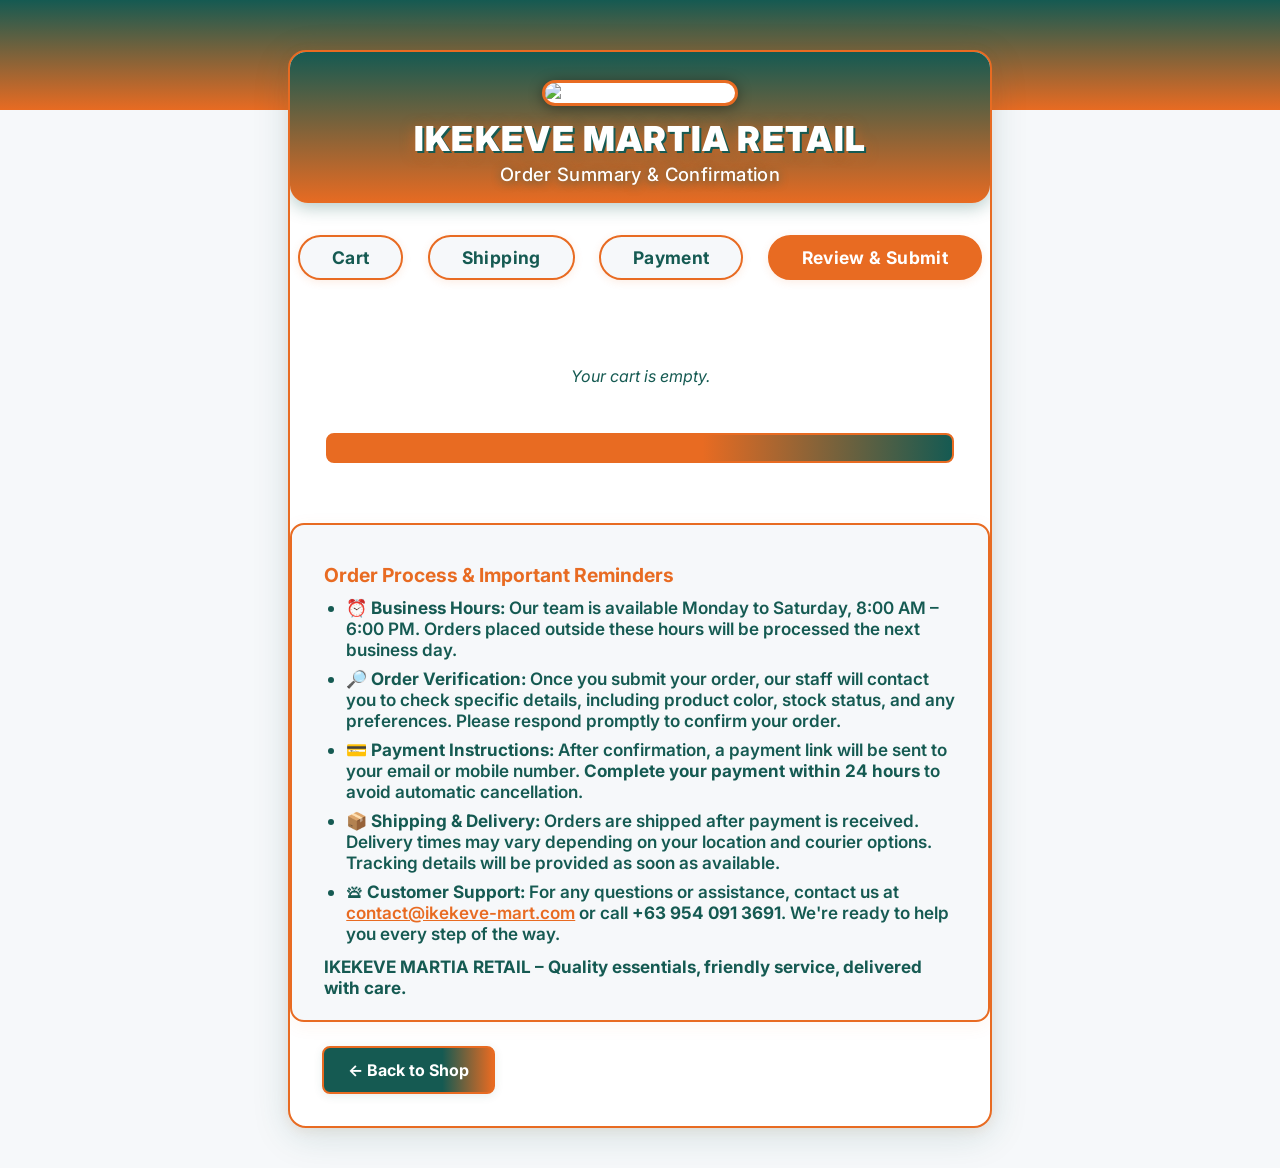
==== order-summary.html @ bd55ad04 "Create order-summary.html" ====
<!DOCTYPE html>
<html lang="en">
<head>
    <meta charset="UTF-8">
    <title>IKEKEVE MARTIA RETAIL | Order Summary & Confirmation</title>
    <meta name="viewport" content="width=device-width, initial-scale=1.0">
    <meta name="description" content="IKEKEVE MARTIA RETAIL secure order summary and confirmation for your retail essentials.">
    <link rel="icon" type="image/png" href="image/FAVICON.png">
    <link href="https://fonts.googleapis.com/css2?family=Inter:wght@400;700;900&display=swap" rel="stylesheet">
    <style>
        body {
            font-family: 'Inter', Arial, sans-serif;
            margin: 0; padding: 0;
            min-height: 100vh;
            background: linear-gradient(180deg, #155a52 0%, #e86b22 110px, #f6f8fa 110px, #f6f8fa 100%);
        }
        .summary-wrapper {
            max-width: 700px;
            margin: 50px auto 40px auto;
            background: #fff;
            border-radius: 18px;
            box-shadow: 0 8px 36px rgba(21,90,82,0.15), 0 2px 12px rgba(232,107,34,0.10);
            padding: 0 0 32px 0;
            overflow: hidden;
            border: 2.5px solid #e86b22;
        }
        .header-bar {
            background: linear-gradient(180deg, #155a52 0%, #e86b22 100%);
            color: #fff;
            text-align: center;
            padding: 28px 0 18px 0;
            border-bottom-left-radius: 18px;
            border-bottom-right-radius: 18px;
            box-shadow: 0 4px 18px #155a5255;
        }
        .brand-logo {
            width: 78px; height: 78px; border-radius: 16px; object-fit: cover;
            background: #fff; box-shadow: 0 2px 14px #0006;
            margin-bottom: 12px; border: 3px solid #e86b22;
        }
        .header-bar h1 {
            margin: 0; font-size: 2.15em; font-weight: 900; letter-spacing: 0.04em;
            color: #fff;
            text-shadow: 2px 2px 0 #155a52, 0 2px 14px #e86b22a0;
        }
        .header-bar .subtitle {
            color: #fff; font-size:1.15em; font-weight:500; margin-top:4px; letter-spacing:0.02em;
            text-shadow: 0 2px 8px #155a52a0;
        }
        .stepper {
            display: flex; justify-content: space-between; align-items: center;
            margin: 32px 0 36px 0;
        }
        .step {
            background: #f6f8fa;
            color: #155a52;
            border-radius: 50px;
            font-weight: 700;
            padding: 10px 32px;
            font-size: 1.09em;
            border: 2px solid #e86b22;
            margin: 0 8px;
            letter-spacing: 0.02em;
            box-shadow: 0 2px 8px #e86b2220;
            transition: background 0.16s, color 0.16s;
        }
        .step.active {
            background: #e86b22; color: #fff; border-color: #e86b22;
        }
        .order-section {
            padding: 18px 36px 12px 36px;
        }
        .cards-list {
            display: grid; gap: 18px;
            grid-template-columns: 1fr;
            margin-bottom: 15px;
        }
        .order-card {
            background: #f6f8fa;
            border: 2px solid #155a52;
            border-radius: 14px;
            padding: 16px;
            display: flex; justify-content: space-between; align-items: center;
            box-shadow: 0 2px 10px #155a5214;
        }
        .order-card .item-title {
            font-weight: 700; color: #e86b22; font-size: 1.09em;
        }
        .order-card .item-qty {
            color: #212832; font-weight: 600; font-size: 1em;
        }
        .order-card .item-price {
            color: #155a52; font-weight: 800; font-size: 1.11em;
            margin-left: 18px;
        }
        .order-total {
            font-size: 1.23em;
            color: #fff;
            background: linear-gradient(90deg, #e86b22 60%, #155a52 100%);
            font-weight: 800;
            border-radius: 8px;
            text-align: right;
            padding: 13px 22px;
            margin-bottom: 8px;
            border: 2px solid #e86b22;
            letter-spacing: 0.01em;
            text-shadow: 1px 1px 8px #155a52b0;
        }
        form.summary-form {
            margin: 24px 0 0 0;
            display: flex; flex-direction: column; gap: 10px;
        }
        .input-group {
            position: relative; margin-bottom: 22px;
        }
        .input-group input,
        .input-group textarea {
            width: 100%; border: none; border-bottom: 2px solid #b6e4c5;
            background: #f6f8fa;
            padding: 10px 8px 7px 8px;
            font-size: 1.09em; font-family: inherit;
            color: #155a52;
            border-radius: 7px 7px 0 0;
            transition: border 0.2s, color 0.2s, background 0.22s;
        }
        .input-group input:focus,
        .input-group textarea:focus {
            outline: none; border-bottom: 2.5px solid #e86b22; color: #155a52; background: #eaf7ec;
        }
        .input-group label {
            position: absolute; left: 10px; top: 10px;
            font-size: 0.98em; color: #e86b22;
            background: #ffffff; padding: 0 3px;
            pointer-events: none; transition: 0.18s;
        }
        .input-group input:focus + label,
        .input-group input:not(:placeholder-shown) + label,
        .input-group textarea:focus + label,
        .input-group textarea:not(:placeholder-shown) + label {
            top: -18px; font-size: 0.88em; color: #155a52;
            background: #ffffff;
        }
        .info-box {
            padding: 22px 32px;
            background: #f6f8fa;
            border-radius: 14px; margin-top: 40px;
            color: #155a52; font-size: 1.07em; font-weight: 600;
            border: 2px solid #e86b22;
            box-shadow: 0 4px 18px #e86b2210;
        }
        .info-box h2 { color: #e86b22; font-size: 1.13em; margin-bottom: 8px;}
        .info-box ul { margin: 10px 0 0 1.3em; padding:0;}
        .info-box li { margin-bottom: 8px; }
        .info-box a { color:#e86b22;text-decoration:underline; }
        .back-link {
            display: inline-block; margin: 24px 0 0 32px; color: #fff; font-weight: 700;
            text-decoration: none; padding: 12px 24px; border-radius: 8px;
            background: linear-gradient(90deg, #155a52 70%, #e86b22 100%);
            border: 2px solid #e86b22; transition: background 0.17s, color 0.18s;
            box-shadow: 0 2px 10px #155a521a;
        }
        .back-link:hover { background: #e86b22; color:#155a52; }
        .empty { color: #155a52; text-align:center; margin: 32px 0; font-style:italic;}
        .confirmation-message {
            margin: 36px auto 0 auto;
            max-width: 420px;
            background: #eaf7ec;
            border-radius: 18px 18px 18px 6px;
            border: 2.5px solid #e86b22;
            color: #155a52;
            box-shadow: 0 2px 12px #e86b2244;
            font-size: 1.16em;
            padding: 26px 22px;
            text-align: left;
            position: relative;
            font-weight: 700;
        }
        .confirmation-message:before {
            content: ""; display: block;
            position: absolute; left: -16px; bottom: 18px;
            width: 24px; height: 24px; background: #eaf7ec;
            border-bottom-right-radius: 18px;
        }
        .required { color: #e86b22; }
        .submit-btn {
            margin-top: 27px; font-size: 1.21em; font-weight: 900;
            background: linear-gradient(90deg, #e86b22 60%, #155a52 100%);
            color: #fff; border: none; border-radius: 8px;
            padding: 15px 0; cursor: pointer; box-shadow: 0 2px 14px #e86b2222;
            letter-spacing: 0.02em;
            transition: background 0.18s, color 0.18s;
        }
        .submit-btn:hover { background: linear-gradient(90deg, #155a52 60%, #e86b22 100%); color: #fff;}
        @media (max-width:700px) {
            .summary-wrapper { max-width:99vw; margin: 34px auto 14px auto;}
            .order-section, .info-box { padding: 11px 7vw; }
        }
        @media (max-width:500px) {
            .stepper { flex-direction: column; gap: 5px; }
            .order-section, .info-box { padding: 11px 4vw; }
            .confirmation-message { padding: 14px 8px; }
            .cards-list { gap: 10px; }
            .header-bar h1 { font-size: 1.21em;}
        }
    </style>
</head>
<body>
    <div class="summary-wrapper">
        <div class="header-bar">
            <img src="image/LOGO.png" alt="IKEKEVE MARTIA Logo" class="brand-logo" loading="lazy">
            <h1>IKEKEVE MARTIA RETAIL</h1>
            <div class="subtitle">Order Summary & Confirmation</div>
        </div>
        <div class="stepper">
            <div class="step">Cart</div>
            <div class="step">Shipping</div>
            <div class="step">Payment</div>
            <div class="step active">Review & Submit</div>
        </div>
        <section class="order-section">
            <div class="cards-list" id="orderCards"></div>
            <div class="order-total" id="orderTotal"></div>
            <form class="summary-form" id="summaryForm" autocomplete="off" method="POST" action="#">
                <div class="input-group">
                    <input type="email" id="emailField" name="email" maxlength="60" required placeholder=" " autocomplete="email">
                    <label for="emailField">Email Address <span class="required">*</span></label>
                </div>
                <div class="input-group">
                    <input type="text" id="nameField" name="name" maxlength="40" required placeholder=" ">
                    <label for="nameField">Full Name <span class="required">*</span></label>
                </div>
                <div class="input-group">
                    <textarea id="addrField" name="address" maxlength="120" required placeholder=" "></textarea>
                    <label for="addrField">Complete Address <span class="required">*</span></label>
                </div>
                <div style="display: flex; gap: 10px;">
                    <div class="input-group" style="flex:1;">
                        <input type="text" id="cityField" name="city" maxlength="30" required placeholder=" ">
                        <label for="cityField">City <span class="required">*</span></label>
                    </div>
                    <div class="input-group" style="flex:1;">
                        <input type="text" id="provinceField" name="province" maxlength="30" required placeholder=" ">
                        <label for="provinceField">Province <span class="required">*</span></label>
                    </div>
                </div>
                <div class="input-group">
                    <input type="tel" id="phoneField" name="phone" maxlength="13" pattern="^\+639\d{9}$" placeholder=" " required>
                    <label for="phoneField">Mobile Number <span class="required">*</span></label>
                </div>
                <div class="input-group">
                    <select name="payment" id="paymentField" required style="width:100%;padding:10px 8px;">
                        <option value="">Select Payment Method</option>
                        <option value="GCASH">GCASH</option>
                        <option value="PAYPAL">PAYPAL</option>
                        <option value="PAYMAYA">PAYMAYA</option>
                        <option value="BDO">BDO</option>
                        <option value="BPI">BPI</option>
                        <option value="CASH ON DELIVERY">Cash on Delivery</option>
                    </select>
                    <label for="paymentField" style="top:-18px;font-size:0.88em;color:#155a52;">Payment Method <span class="required">*</span></label>
                </div>
                <input type="hidden" name="order_details" id="orderDetailsHidden">
                <button type="submit" class="submit-btn">Submit Order</button>
            </form>
            <div class="confirmation-message" id="confirmMsg" style="display:none;">
                <span style="font-size:1.22em; font-weight:700;">✅ Order Received!</span><br><br>
                Your order has been sent to our team.<br>
                One of our specialists will reach out to you shortly by SMS or email to confirm your order details—including product colors, availability, and special requests.<br>
                <br>
                Please review and verify all details when contacted.<br>
                After confirmation, a secure payment link will be sent to your chosen channel.<br>
                <span style="color:#e86b22; font-weight:700;">
                    Kindly complete your payment within <b>24 hours</b> to secure your order.
                </span><br>
                Unpaid orders after this period may be cancelled automatically.<br>
                <br>
                Thank you for choosing IKEKEVE MARTIA RETAIL! We look forward to serving you.
            </div>
        </section>
        <aside class="info-box">
            <h2>Order Process & Important Reminders</h2>
            <ul>
                <li><b>⏰ Business Hours:</b> Our team is available Monday to Saturday, 8:00 AM – 6:00 PM. Orders placed outside these hours will be processed the next business day.</li>
                <li><b>🔎 Order Verification:</b> Once you submit your order, our staff will contact you to check specific details, including product color, stock status, and any preferences. Please respond promptly to confirm your order.</li>
                <li><b>💳 Payment Instructions:</b> After confirmation, a payment link will be sent to your email or mobile number. <b>Complete your payment within 24 hours</b> to avoid automatic cancellation.</li>
                <li><b>📦 Shipping & Delivery:</b> Orders are shipped after payment is received. Delivery times may vary depending on your location and courier options. Tracking details will be provided as soon as available.</li>
                <li><b>🛎 Customer Support:</b> For any questions or assistance, contact us at <a href="mailto:contact@ikekeve-mart.com">contact@ikekeve-mart.com</a> or call <b>+63 954 091 3691</b>. We're ready to help you every step of the way.</li>
            </ul>
            <div style="margin-top:12px;">
                <b>IKEKEVE MARTIA RETAIL – Quality essentials, friendly service, delivered with care.</b>
            </div>
        </aside>
        <a href="index.html" class="back-link">← Back to Shop</a>
    </div>
    <script>
        // Load cart from localStorage
        const cart = JSON.parse(localStorage.getItem('ikekeve_cart') || "[]");
        const orderCardsDiv = document.getElementById('orderCards');
        const orderTotalDiv = document.getElementById('orderTotal');
        let total = 0;
        if (!cart.length) {
            orderCardsDiv.innerHTML = "<div class='empty'>Your cart is empty.</div>";
            orderTotalDiv.textContent = "";
            document.getElementById('summaryForm').style.display = "none";
        } else {
            let detailsText = "";
            cart.forEach(item => {
                const card = document.createElement('div');
                card.className = 'order-card';
                card.innerHTML = `
                    <div>
                        <span class="item-title">${item.name}</span>
                        <span class="item-qty">×${item.qty}</span>
                    </div>
                    <span class="item-price">₱${(parseFloat(item.price)*item.qty).toLocaleString(undefined,{minimumFractionDigits:2})}</span>
                `;
                orderCardsDiv.appendChild(card);
                total += parseFloat(item.price)*item.qty;
                detailsText += `${item.name} x ${item.qty} - ₱${(parseFloat(item.price)*item.qty).toLocaleString(undefined,{minimumFractionDigits:2})}\n`;
            });
            orderTotalDiv.textContent = `Total: ₱${total.toLocaleString(undefined,{minimumFractionDigits:2})}`;
            document.getElementById('orderDetailsHidden').value = detailsText + `Total: ₱${total.toLocaleString(undefined,{minimumFractionDigits:2})}`;
        }

        document.getElementById('summaryForm').onsubmit = function(e){
            e.preventDefault();
            const name = document.getElementById('nameField').value.trim();
            const address = document.getElementById('addrField').value.trim();
            const city = document.getElementById('cityField').value.trim();
            const province = document.getElementById('provinceField').value.trim();
            const phone = document.getElementById('phoneField').value.trim();
            const payment = document.getElementById('paymentField').value.trim();
            if (!name || !address || !city || !province || !phone || !payment) {
                alert("Please fill out all required fields.");
                return false;
            }
            if (!/^\+639\d{9}$/.test(phone)) {
                alert("Use Philippine mobile format: +639XXXXXXXXX");
                document.getElementById('phoneField').focus();
                return false;
            }
            setTimeout(function() {
                document.getElementById('summaryForm').style.display = "none";
                document.getElementById('confirmMsg').style.display = "";
                localStorage.removeItem('ikekeve_cart');
                orderCardsDiv.innerHTML = "<div class='empty'>Your cart is empty.</div>";
                orderTotalDiv.textContent = "";
            }, 1200);
        };
    </script>
</body>
</html>
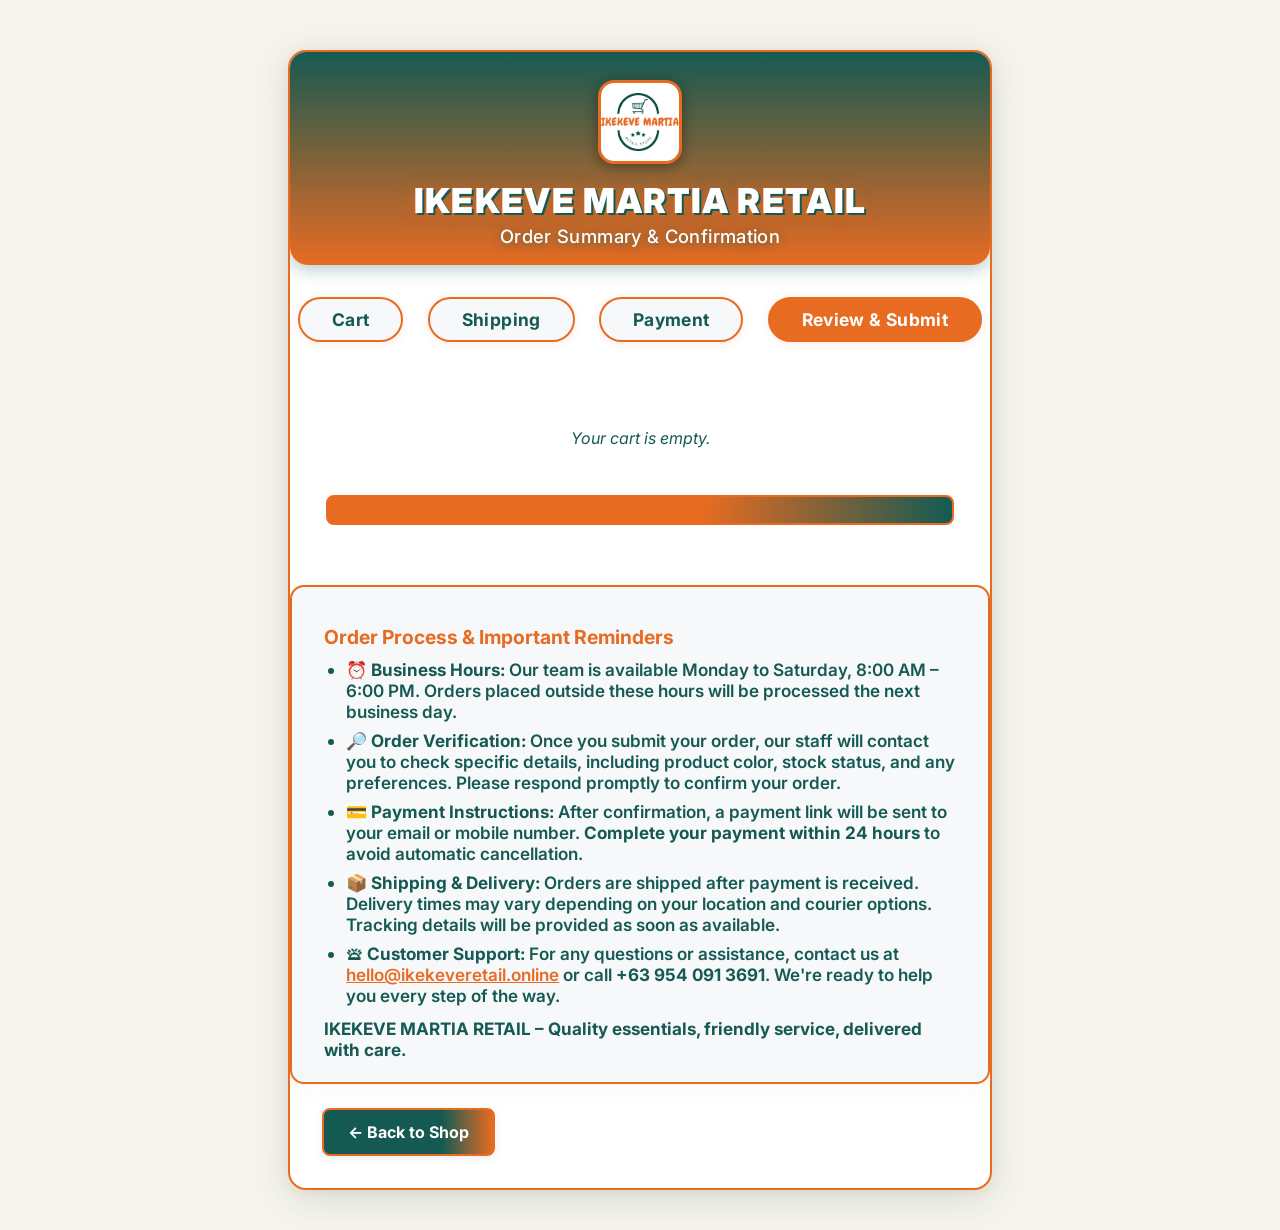
==== commit e696e35a: "Update site content and fix business registration data Co-Authored-By: Claude Sonnet 5 <noreply@anth" ====
--- a/order-summary.html
+++ b/order-summary.html
@@ -5,7 +5,7 @@
     <title>IKEKEVE MARTIA RETAIL | Order Summary & Confirmation</title>
     <meta name="viewport" content="width=device-width, initial-scale=1.0">
     <meta name="description" content="IKEKEVE MARTIA RETAIL secure order summary and confirmation for your retail essentials.">
-    <link rel="icon" type="image/png" href="image/FAVICON.png">
+    <link rel="icon" type="image/png" href="images/LOGO.png">
     <link href="https://fonts.googleapis.com/css2?family=Inter:wght@400;700;900&display=swap" rel="stylesheet">
     <style>
         body {
@@ -203,11 +203,12 @@
             .header-bar h1 { font-size: 1.21em;}
         }
     </style>
+  <link rel="stylesheet" href="polish.css">
 </head>
 <body>
     <div class="summary-wrapper">
         <div class="header-bar">
-            <img src="image/LOGO.png" alt="IKEKEVE MARTIA Logo" class="brand-logo" loading="lazy">
+            <img src="images/LOGO.png" alt="IKEKEVE MARTIA Logo" class="brand-logo" loading="lazy">
             <h1>IKEKEVE MARTIA RETAIL</h1>
             <div class="subtitle">Order Summary & Confirmation</div>
         </div>
@@ -284,7 +285,7 @@
                 <li><b>🔎 Order Verification:</b> Once you submit your order, our staff will contact you to check specific details, including product color, stock status, and any preferences. Please respond promptly to confirm your order.</li>
                 <li><b>💳 Payment Instructions:</b> After confirmation, a payment link will be sent to your email or mobile number. <b>Complete your payment within 24 hours</b> to avoid automatic cancellation.</li>
                 <li><b>📦 Shipping & Delivery:</b> Orders are shipped after payment is received. Delivery times may vary depending on your location and courier options. Tracking details will be provided as soon as available.</li>
-                <li><b>🛎 Customer Support:</b> For any questions or assistance, contact us at <a href="mailto:contact@ikekeve-mart.com">contact@ikekeve-mart.com</a> or call <b>+63 954 091 3691</b>. We're ready to help you every step of the way.</li>
+                <li><b>🛎 Customer Support:</b> For any questions or assistance, contact us at <a href="mailto:hello@ikekeveretail.online">hello@ikekeveretail.online</a> or call <b>+63 954 091 3691</b>. We're ready to help you every step of the way.</li>
             </ul>
             <div style="margin-top:12px;">
                 <b>IKEKEVE MARTIA RETAIL – Quality essentials, friendly service, delivered with care.</b>
--- a/polish.css
+++ b/polish.css
@@ -0,0 +1,82 @@
+:root {
+  --harbor: #155a66;
+  --harbor-deep: #0b333c;
+  --gold: #e0a022;
+  --cream: #f6f4ec;
+  --card: #fff;
+  --ink: #212832;
+  --muted: #68727d;
+  --line: #e3e7ec;
+  --radius: 1.2rem;
+  --shadow: 0 20px 42px -26px rgba(11,51,60,.38);
+  --display: 'Sora', 'Inter', sans-serif;
+}
+html { scroll-behavior: smooth; }
+body { background: var(--cream); color: var(--ink); -webkit-font-smoothing: antialiased; }
+section[id] { scroll-margin-top: 90px; }
+.hero-title, .welcome-title, .about-title, .products-title, .cart-title { font-family: var(--display); }
+
+/* Header */
+.navbar { background: rgba(246,244,236,.95); backdrop-filter: blur(6px); box-shadow: none; border-bottom: 1px solid var(--line); }
+.nav-logo img { width: 40px; height: 40px; border-radius: 50%; }
+.nav-brand { font-family: var(--display); font-size: 1.05rem; color: var(--harbor-deep); }
+.nav-links a { font-weight: 700; font-size: .86rem; color: var(--ink); }
+.nav-links a:hover { color: var(--harbor); }
+.nav-cart-btn { background: var(--harbor); color: #fff; border-radius: 999px; padding: .5rem 1.1rem; font-weight: 700; }
+.nav-cart-btn:hover { background: var(--gold); color: var(--harbor-deep); }
+
+main { max-width: 1100px; margin: 0 auto; padding: 0 1.5rem; }
+main > section { margin-bottom: clamp(3.2rem, 7vw, 5.5rem); }
+
+/* Hero */
+.hero {
+  text-align: center; background: linear-gradient(150deg, var(--harbor) 0%, var(--harbor-deep) 100%); color: #d9ebee;
+  border-radius: 0 0 2.4rem 2.4rem; padding: clamp(3rem, 7vw, 5rem) 1.5rem clamp(2.4rem, 5vw, 3.6rem);
+}
+.hero-logo img { width: 90px; height: 90px; border-radius: 50%; background: #fff; padding: .6rem; box-shadow: 0 14px 28px -10px rgba(0,0,0,.4); }
+.hero-title { color: #fff; font-size: clamp(2rem, 4vw, 2.9rem); margin: 1.2rem 0 .5rem; }
+.hero-subtitle { color: var(--gold); font-weight: 600; }
+.hero-cta { display: inline-block; margin-top: 1.4rem; background: var(--gold); color: var(--harbor-deep); border-radius: 999px; padding: .85rem 1.8rem; font-weight: 800; }
+.hero-cta:hover { background: #fff; }
+
+/* Welcome / About */
+.welcome-section, .about-section { background: var(--card); border: 1px solid var(--line); border-radius: 1.6rem; padding: clamp(1.8rem,4vw,3rem); margin-top: clamp(3.2rem, 7vw, 5.5rem); }
+.welcome-title, .about-title { font-size: clamp(1.8rem, 3.6vw, 2.6rem); color: var(--harbor-deep); margin-bottom: 1rem; }
+.about-list { list-style: none; margin: 1rem 0 0; display: grid; gap: .6rem; }
+.about-list li { background: var(--cream); border-left: 4px solid var(--gold); border-radius: 0 .8rem .8rem 0; padding: .7rem 1rem; font-size: .92rem; }
+
+/* Products */
+.products-title { font-size: clamp(1.8rem, 3.6vw, 2.6rem); color: var(--harbor-deep); margin-bottom: 1.4rem; }
+.product-grid { display: grid; grid-template-columns: repeat(4, 1fr); gap: 1.2rem; }
+.product-card { background: var(--card); border: none; border-radius: 1.1rem; box-shadow: var(--shadow); padding: 0 0 1.2rem; overflow: hidden; transition: transform .2s; min-height: 0 !important; }
+.product-card:hover { transform: translateY(-5px); }
+.product-img { background: var(--cream); margin-bottom: .8rem; }
+.product-img img { width: 100%; height: 150px; object-fit: contain; padding: 1rem; }
+.product-name { font-family: var(--display); color: var(--harbor-deep); font-size: 1rem; padding: 0 1rem; }
+.product-desc { color: var(--muted); font-size: .8rem; padding: .3rem 1rem 0; }
+.product-price { color: var(--gold); font-weight: 800; font-size: 1.1rem; padding: .4rem 1rem; }
+.product-stock { color: var(--muted); font-size: .75rem; padding: 0 1rem .6rem; }
+.add-cart-btn { margin: 0 1rem; width: calc(100% - 2rem); background: var(--harbor); color: #fff; border: none; border-radius: 999px; padding: .6rem; font-weight: 700; font-size: .85rem; cursor: pointer; }
+.add-cart-btn:hover:not(:disabled) { background: var(--gold); color: var(--harbor-deep); }
+
+/* Cart */
+.cart-section { background: var(--card); border: 1px solid var(--line); border-radius: 1.3rem; padding: 1.8rem; text-align: center; }
+.cart-title { color: var(--harbor-deep); }
+.cart-action-btn { background: var(--harbor); color: #fff; border: none; border-radius: 999px; padding: .75rem 1.6rem; font-weight: 700; cursor: pointer; }
+.cart-action-btn:hover { background: var(--gold); color: var(--harbor-deep); }
+
+/* Contact */
+#contact.welcome-section { background: var(--harbor-deep); color: #d9ebee; border: none; }
+#contact .welcome-title { color: #fff; }
+#contact b { color: var(--gold); }
+#contact a { color: #fff; text-decoration: underline; }
+
+footer { background: var(--harbor-deep); border-radius: 1.8rem 1.8rem 0 0; }
+
+@media (max-width: 1000px) {
+  .product-grid { grid-template-columns: 1fr 1fr; }
+}
+@media (max-width: 600px) {
+  .product-grid { grid-template-columns: 1fr; }
+}
+@media (prefers-reduced-motion: reduce) { html { scroll-behavior: auto; } * { transition: none !important; } }
